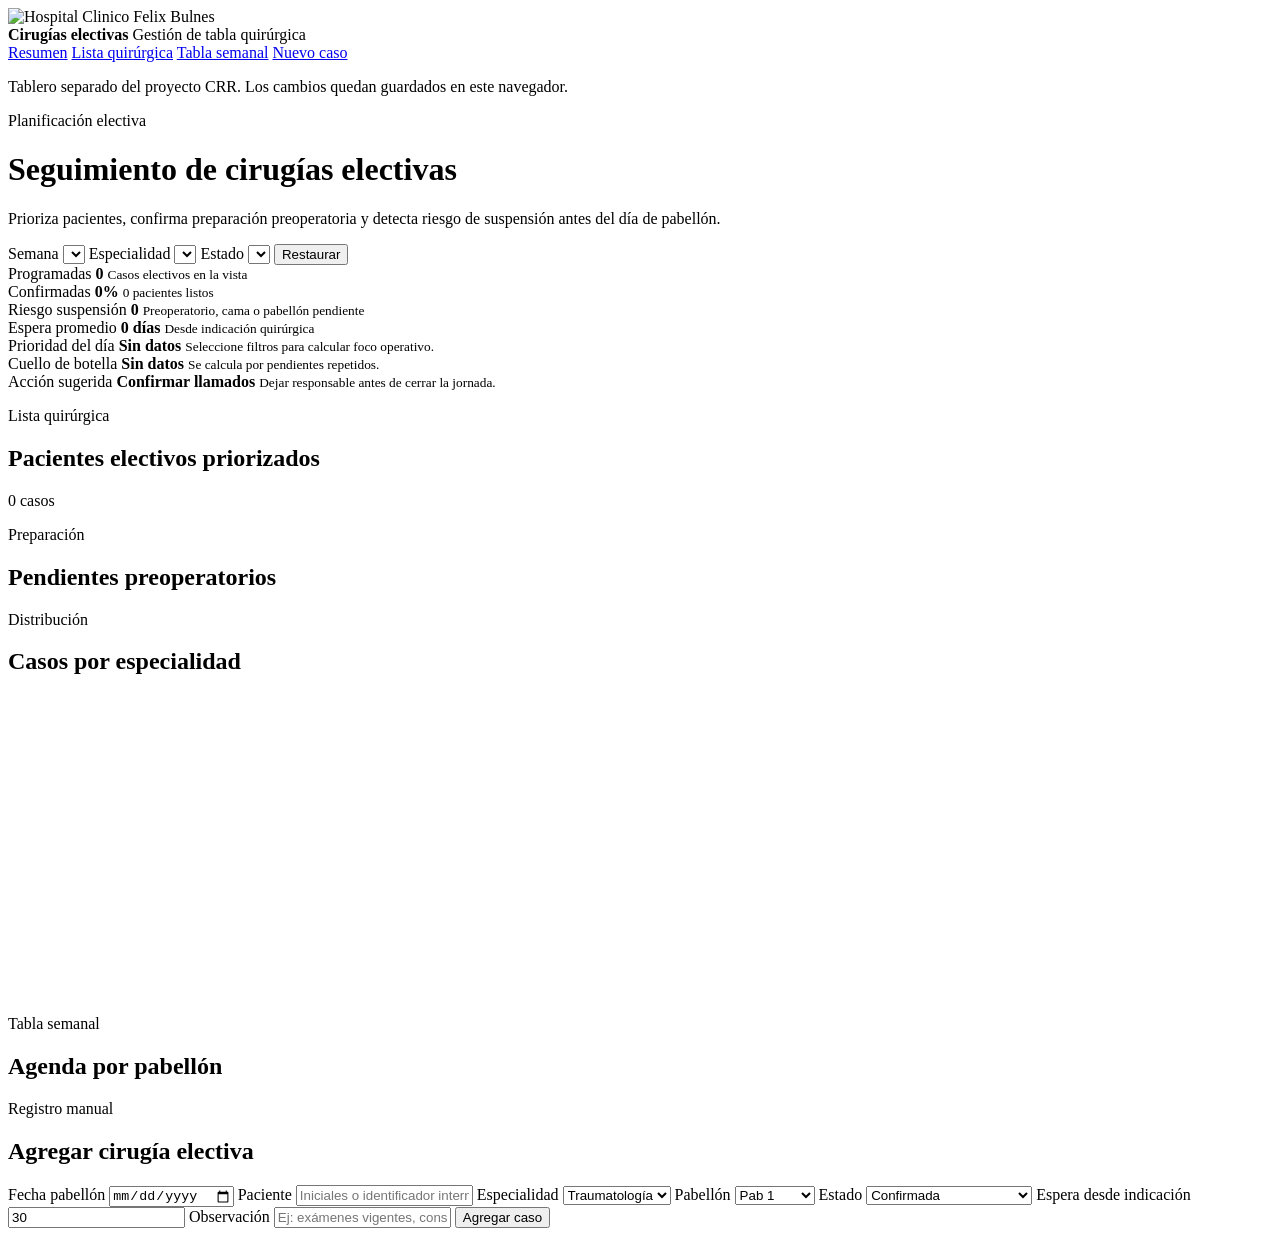
==== index.html @ dad1dfc3 "Add files via upload" ====
<!doctype html>
<html lang="es">
  <head>
    <meta charset="utf-8" />
    <meta name="viewport" content="width=device-width, initial-scale=1" />
    <title>Cirugías electivas</title>
    <link rel="stylesheet" href="./styles.css" />
  </head>
  <body>
    <aside class="sidebar" aria-label="Navegacion principal">
      <div class="brand">
        <img class="hospital-logo" src="../assets/felix-bulnes-logo.png" alt="Hospital Clinico Felix Bulnes" />
        <div>
          <strong>Cirugías electivas</strong>
          <span>Gestión de tabla quirúrgica</span>
        </div>
      </div>
      <nav>
        <a class="active" href="#resumen">Resumen</a>
        <a href="#lista">Lista quirúrgica</a>
        <a href="#tabla">Tabla semanal</a>
        <a href="#registro">Nuevo caso</a>
      </nav>
      <section class="side-note">
        <span class="status-light"></span>
        <p>Tablero separado del proyecto CRR. Los cambios quedan guardados en este navegador.</p>
      </section>
    </aside>

    <main class="app-shell">
      <header class="topbar">
        <div>
          <p class="eyebrow">Planificación electiva</p>
          <h1>Seguimiento de cirugías electivas</h1>
          <p class="lead">Prioriza pacientes, confirma preparación preoperatoria y detecta riesgo de suspensión antes del día de pabellón.</p>
        </div>
        <div class="filters" aria-label="Filtros del tablero">
          <label>
            Semana
            <select id="weekFilter"></select>
          </label>
          <label>
            Especialidad
            <select id="specialtyFilter"></select>
          </label>
          <label>
            Estado
            <select id="statusFilter"></select>
          </label>
          <button id="resetData" type="button">Restaurar</button>
        </div>
      </header>

      <section id="resumen" class="kpi-grid" aria-label="Indicadores principales">
        <article class="metric">
          <span>Programadas</span>
          <strong id="kpiScheduled">0</strong>
          <small>Casos electivos en la vista</small>
        </article>
        <article class="metric ok">
          <span>Confirmadas</span>
          <strong id="kpiConfirmed">0%</strong>
          <small id="confirmedDetail">0 pacientes listos</small>
        </article>
        <article class="metric warning">
          <span>Riesgo suspensión</span>
          <strong id="kpiRisk">0</strong>
          <small>Preoperatorio, cama o pabellón pendiente</small>
        </article>
        <article class="metric">
          <span>Espera promedio</span>
          <strong id="kpiWait">0 días</strong>
          <small>Desde indicación quirúrgica</small>
        </article>
      </section>

      <section class="decision-strip" aria-label="Lectura ejecutiva">
        <article class="decision-card">
          <span>Prioridad del día</span>
          <strong id="priorityTitle">Sin datos</strong>
          <small id="priorityDetail">Seleccione filtros para calcular foco operativo.</small>
        </article>
        <article class="decision-card">
          <span>Cuello de botella</span>
          <strong id="bottleneckTitle">Sin datos</strong>
          <small id="bottleneckDetail">Se calcula por pendientes repetidos.</small>
        </article>
        <article class="decision-card">
          <span>Acción sugerida</span>
          <strong id="suggestedAction">Confirmar llamados</strong>
          <small>Dejar responsable antes de cerrar la jornada.</small>
        </article>
      </section>

      <section class="content-grid">
        <article class="panel wide" id="lista">
          <div class="panel-header">
            <div>
              <p class="eyebrow">Lista quirúrgica</p>
              <h2>Pacientes electivos priorizados</h2>
            </div>
            <span id="caseCount" class="pill">0 casos</span>
          </div>
          <div class="case-list" id="caseList"></div>
        </article>

        <article class="panel">
          <div class="panel-header">
            <div>
              <p class="eyebrow">Preparación</p>
              <h2>Pendientes preoperatorios</h2>
            </div>
          </div>
          <div class="bar-list" id="pendingBars"></div>
        </article>

        <article class="panel">
          <div class="panel-header">
            <div>
              <p class="eyebrow">Distribución</p>
              <h2>Casos por especialidad</h2>
            </div>
          </div>
          <canvas id="specialtyChart" width="540" height="300" aria-label="Grafico de cirugias por especialidad"></canvas>
        </article>
      </section>

      <section id="tabla" class="panel full">
        <div class="panel-header">
          <div>
            <p class="eyebrow">Tabla semanal</p>
            <h2>Agenda por pabellón</h2>
          </div>
        </div>
        <div class="schedule-grid" id="scheduleGrid"></div>
      </section>

      <section id="registro" class="panel full">
        <div class="panel-header">
          <div>
            <p class="eyebrow">Registro manual</p>
            <h2>Agregar cirugía electiva</h2>
          </div>
        </div>
        <form id="caseForm" class="case-form">
          <label>
            Fecha pabellón
            <input name="date" type="date" required />
          </label>
          <label>
            Paciente
            <input name="patient" type="text" placeholder="Iniciales o identificador interno" required />
          </label>
          <label>
            Especialidad
            <select name="specialty" required>
              <option>Traumatología</option>
              <option>Cirugía adulto</option>
              <option>Ginecología</option>
              <option>Urología</option>
              <option>Otorrino</option>
              <option>Oftalmología</option>
            </select>
          </label>
          <label>
            Pabellón
            <select name="room" required>
              <option>Pab 1</option>
              <option>Pab 2</option>
              <option>Pab 3</option>
              <option>Pab 4</option>
              <option>Pab CMA</option>
            </select>
          </label>
          <label>
            Estado
            <select name="status" required>
              <option>Confirmada</option>
              <option>Preoperatorio pendiente</option>
              <option>Cama pendiente</option>
              <option>Paciente no contactado</option>
              <option>Riesgo de suspensión</option>
            </select>
          </label>
          <label>
            Espera desde indicación
            <input name="waitDays" type="number" min="0" step="1" value="30" required />
          </label>
          <label class="span-2">
            Observación
            <input name="note" type="text" placeholder="Ej: exámenes vigentes, consentimiento, insumos, cama" />
          </label>
          <button type="submit">Agregar caso</button>
        </form>
      </section>
    </main>

    <script src="./app.js"></script>
  </body>
</html>
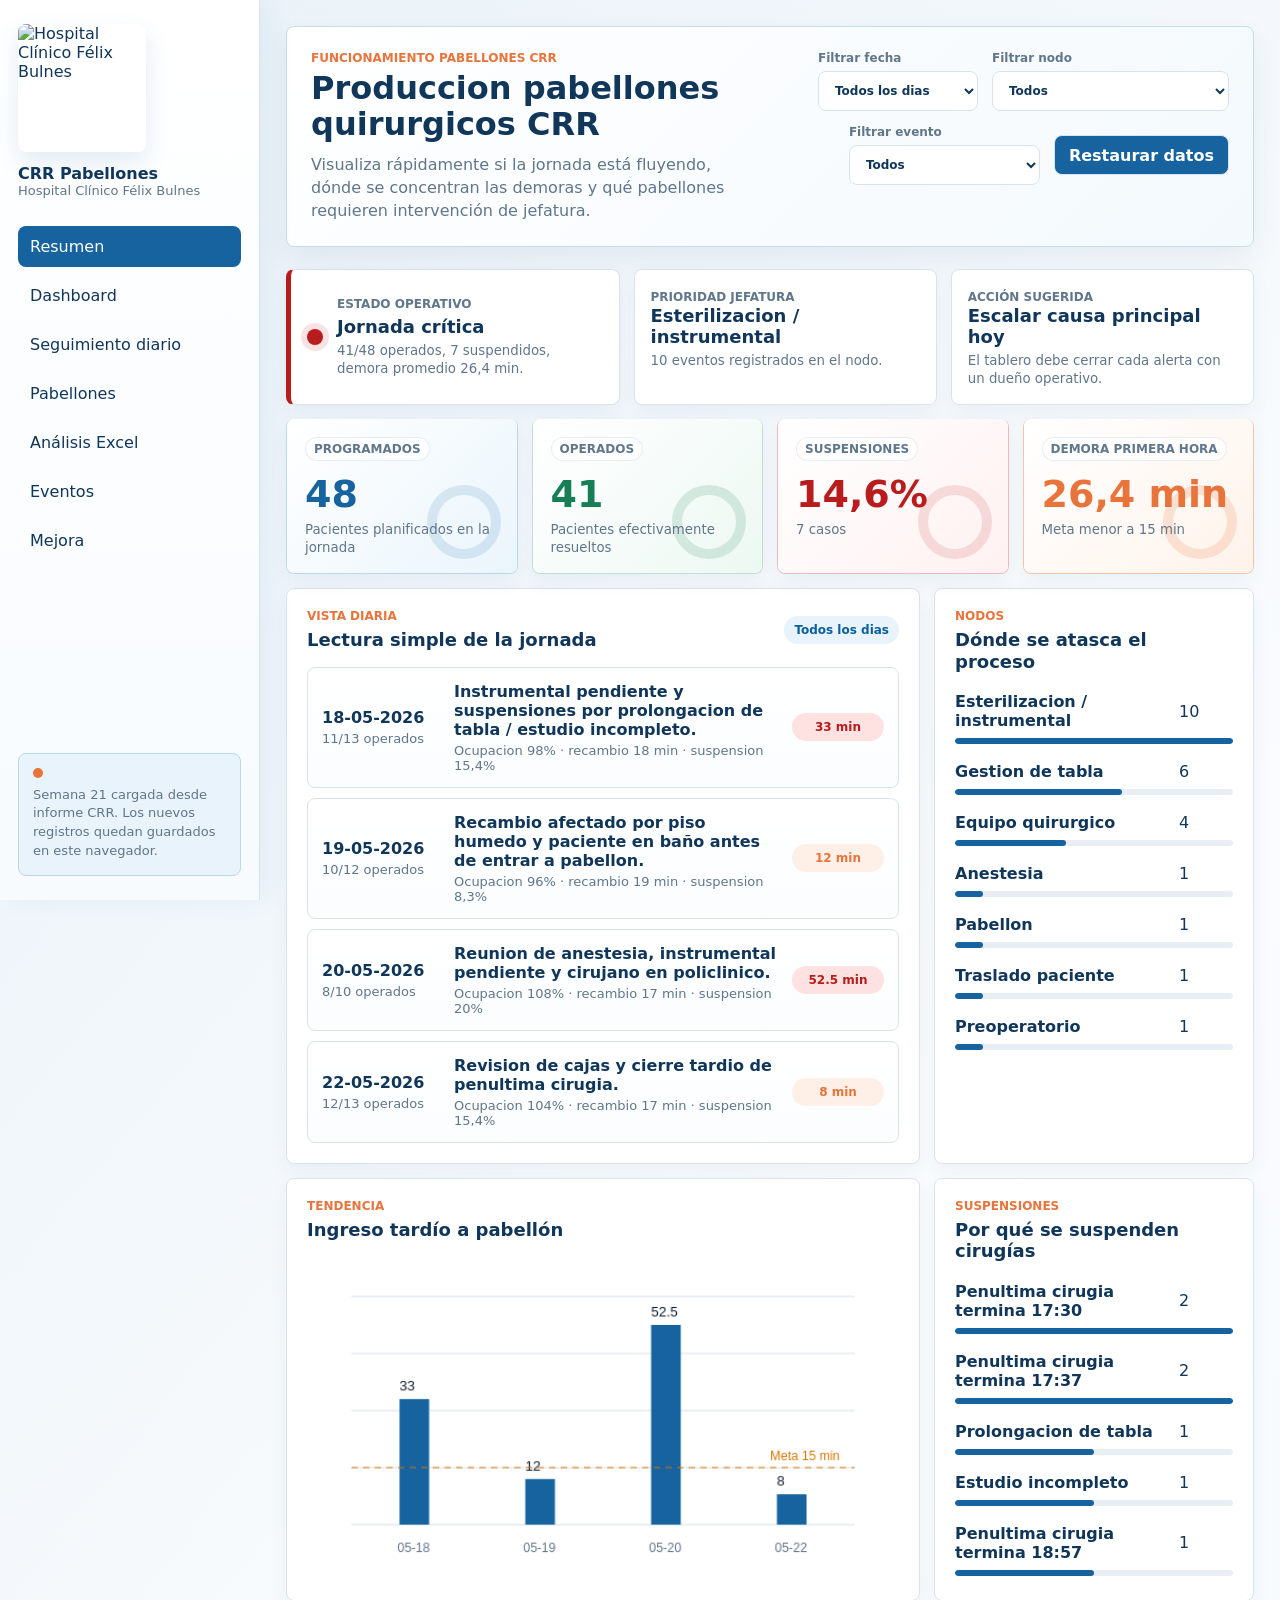
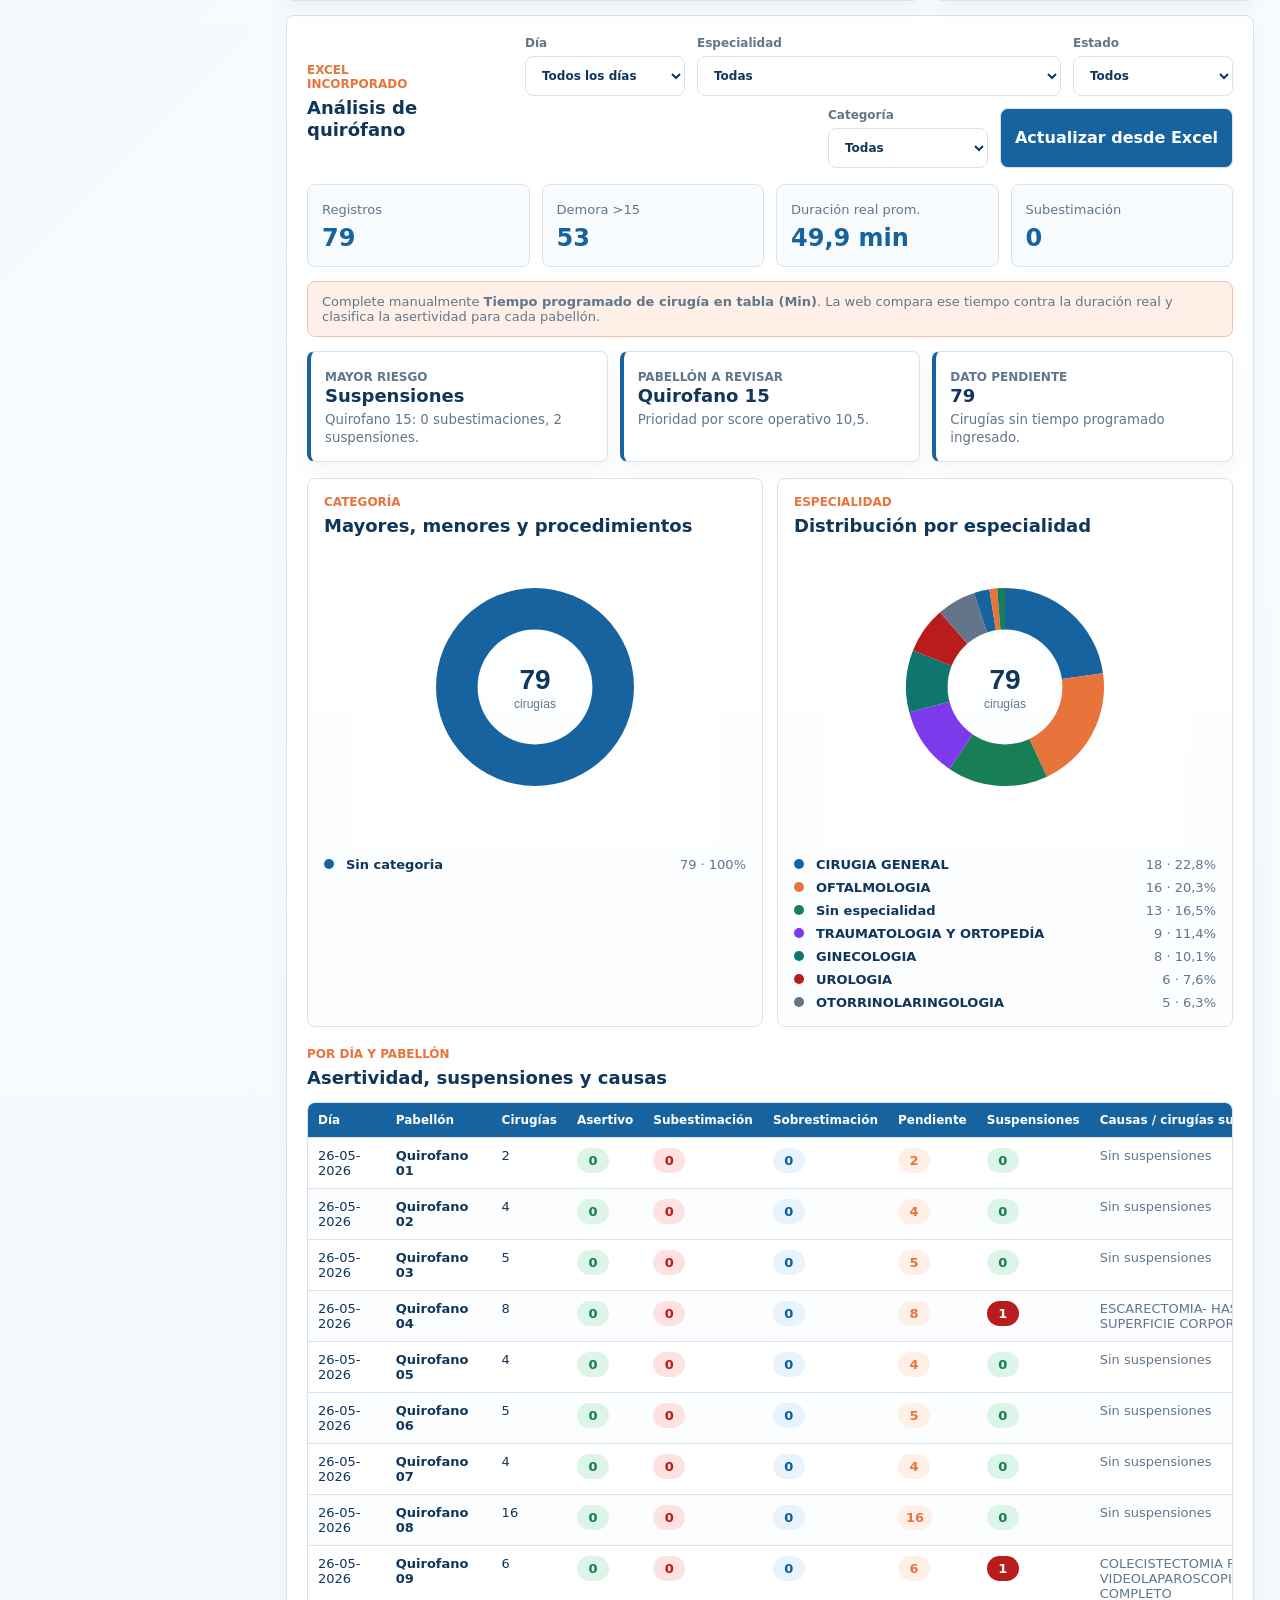
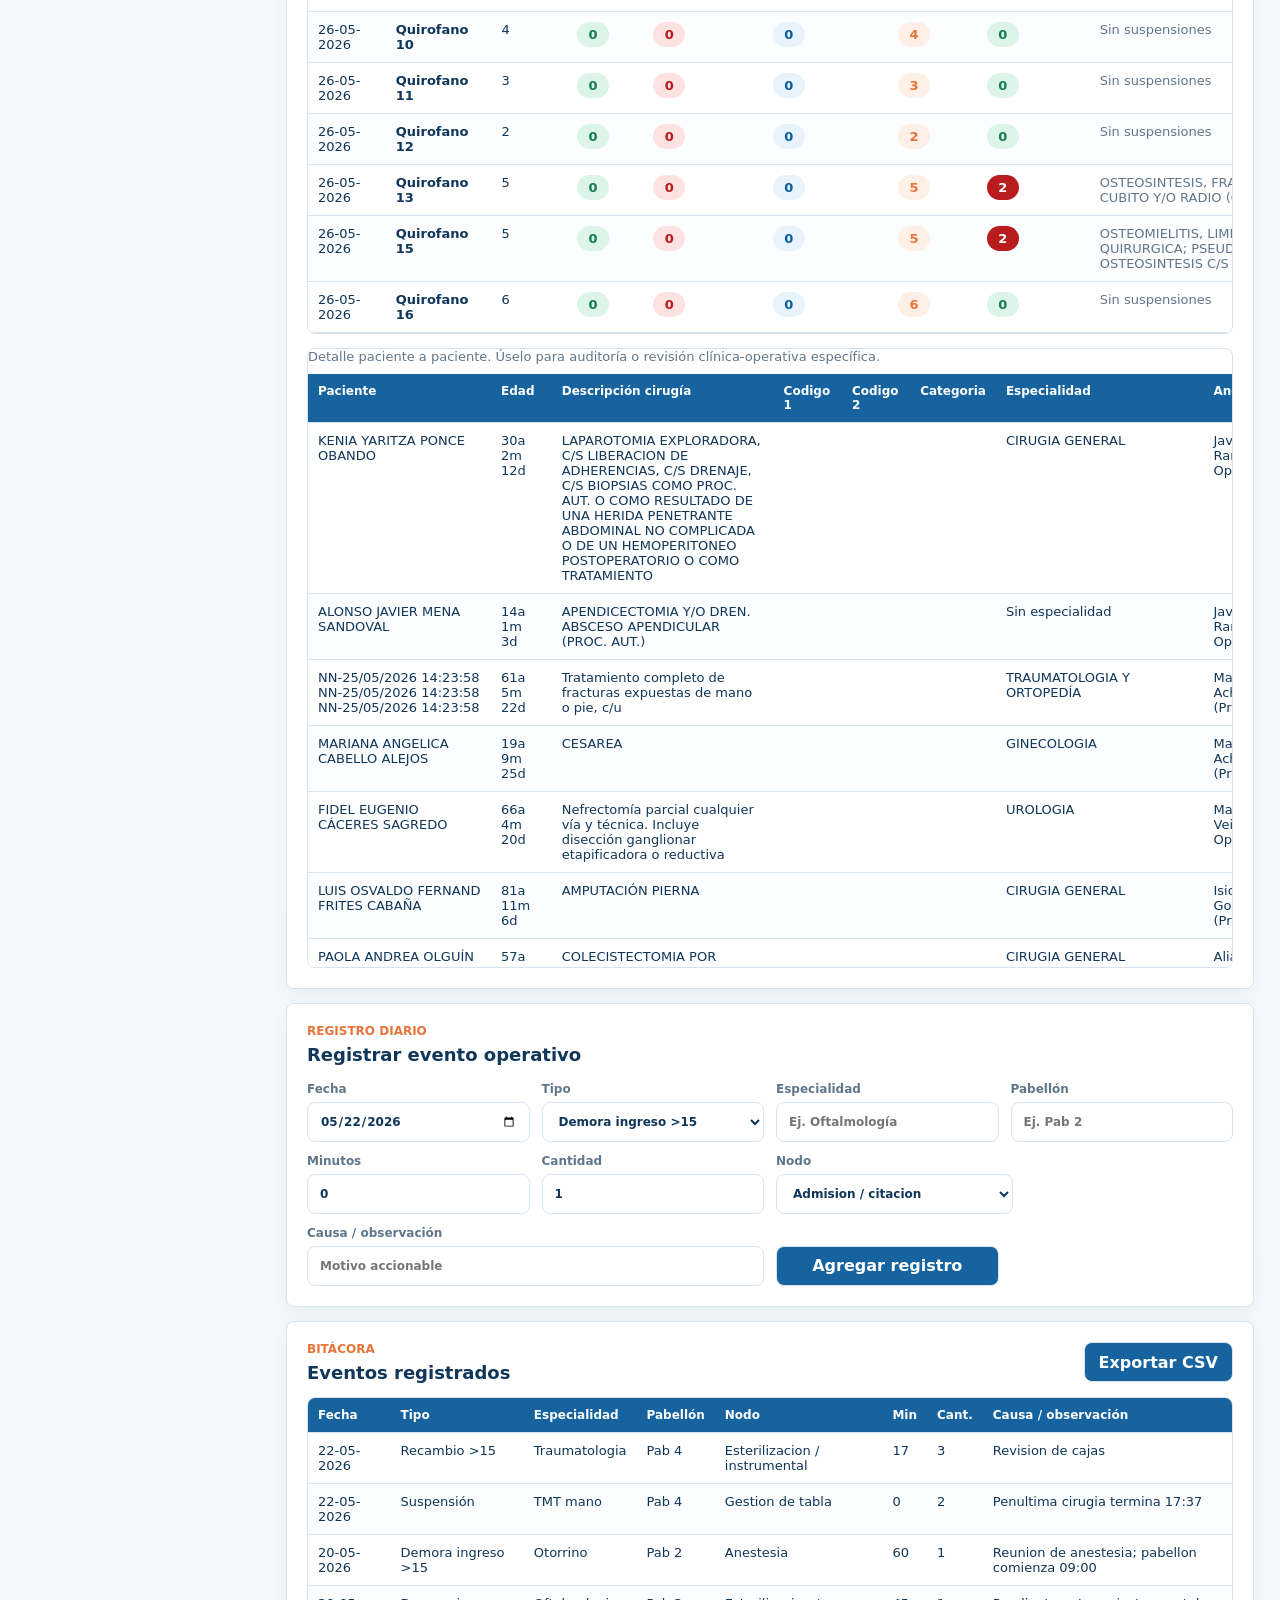
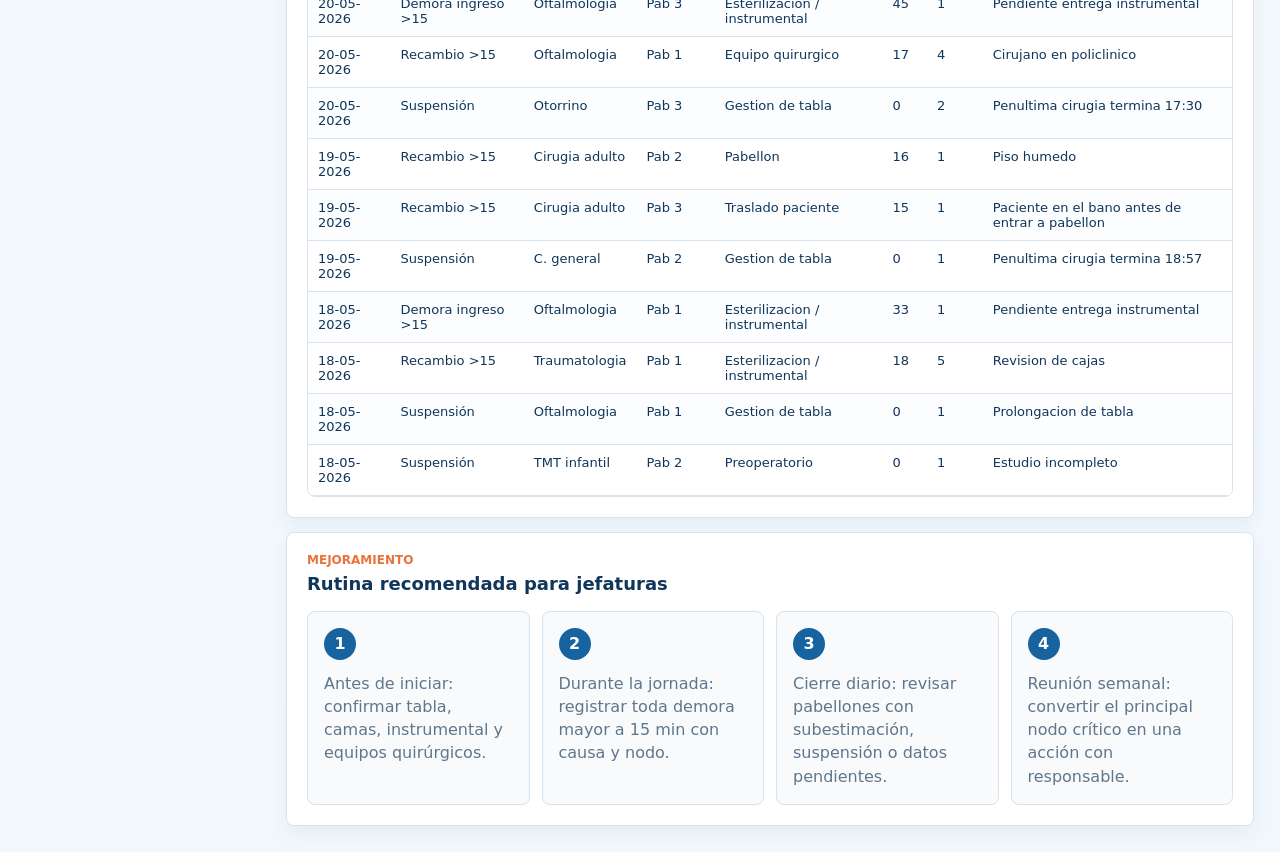
==== commit 6a2706f7: "Add files via upload" ====
--- a/index.html
+++ b/index.html
@@ -3,198 +3,361 @@
   <head>
     <meta charset="utf-8" />
     <meta name="viewport" content="width=device-width, initial-scale=1" />
-    <title>Cirugías electivas</title>
+    <title>Produccion pabellones quirurgicos CRR</title>
     <link rel="stylesheet" href="./styles.css" />
   </head>
   <body>
     <aside class="sidebar" aria-label="Navegacion principal">
       <div class="brand">
-        <img class="hospital-logo" src="../assets/felix-bulnes-logo.png" alt="Hospital Clinico Felix Bulnes" />
+        <img class="hospital-logo" src="./assets/felix-bulnes-logo.png" alt="Hospital Clínico Félix Bulnes" />
         <div>
-          <strong>Cirugías electivas</strong>
-          <span>Gestión de tabla quirúrgica</span>
+          <strong>CRR Pabellones</strong>
+          <span>Hospital Clínico Félix Bulnes</span>
         </div>
       </div>
       <nav>
-        <a class="active" href="#resumen">Resumen</a>
-        <a href="#lista">Lista quirúrgica</a>
-        <a href="#tabla">Tabla semanal</a>
-        <a href="#registro">Nuevo caso</a>
+        <a href="#resumen" class="active">Resumen</a>
+        <a href="./dashboard.html">Dashboard</a>
+        <a href="./seguimiento.html">Seguimiento diario</a>
+        <a href="#pabellones">Pabellones</a>
+        <a href="#quirofano">Análisis Excel</a>
+        <a href="#eventos">Eventos</a>
+        <a href="#mejora">Mejora</a>
       </nav>
-      <section class="side-note">
-        <span class="status-light"></span>
-        <p>Tablero separado del proyecto CRR. Los cambios quedan guardados en este navegador.</p>
-      </section>
+      <div class="status-panel">
+        <span class="dot"></span>
+        <p>Semana 21 cargada desde informe CRR. Los nuevos registros quedan guardados en este navegador.</p>
+      </div>
     </aside>
 
     <main class="app-shell">
       <header class="topbar">
         <div>
-          <p class="eyebrow">Planificación electiva</p>
-          <h1>Seguimiento de cirugías electivas</h1>
-          <p class="lead">Prioriza pacientes, confirma preparación preoperatoria y detecta riesgo de suspensión antes del día de pabellón.</p>
-        </div>
-        <div class="filters" aria-label="Filtros del tablero">
+          <p class="eyebrow">Funcionamiento pabellones CRR</p>
+          <h1>Produccion pabellones quirurgicos CRR</h1>
+          <p class="lead">Visualiza rápidamente si la jornada está fluyendo, dónde se concentran las demoras y qué pabellones requieren intervención de jefatura.</p>
+        </div>
+        <div class="date-controls" aria-label="Filtros del tablero">
           <label>
-            Semana
-            <select id="weekFilter"></select>
+            Filtrar fecha
+            <select id="dateFilter"></select>
           </label>
           <label>
-            Especialidad
-            <select id="specialtyFilter"></select>
+            Filtrar nodo
+            <select id="nodeFilter">
+              <option value="todos">Todos</option>
+            </select>
           </label>
           <label>
-            Estado
-            <select id="statusFilter"></select>
-          </label>
-          <button id="resetData" type="button">Restaurar</button>
+            Filtrar evento
+            <select id="eventTypeFilter">
+              <option value="todos">Todos</option>
+              <option value="Suspensión">Suspensiones</option>
+              <option value="Demora ingreso >15">Retraso primera hora</option>
+              <option value="Recambio >15">Recambio >15</option>
+              <option value="Nodo crítico">Nodo crítico</option>
+            </select>
+          </label>
+          <button id="resetData" type="button">Restaurar datos</button>
         </div>
       </header>
+
+      <section class="decision-strip" aria-label="Lectura ejecutiva">
+        <article class="status-card" id="operationalStatus">
+          <span class="status-dot"></span>
+          <div>
+            <p>Estado operativo</p>
+            <strong id="statusTitle">Sin datos</strong>
+            <small id="statusDetail">Actualice los filtros para ver la lectura del día.</small>
+          </div>
+        </article>
+        <article class="decision-card">
+          <span>Prioridad jefatura</span>
+          <strong id="priorityFocus">Revisar nodos críticos</strong>
+          <small id="priorityDetail">Se calcula con demoras, suspensiones y frecuencia de nodos.</small>
+        </article>
+        <article class="decision-card">
+          <span>Acción sugerida</span>
+          <strong id="suggestedAction">Registrar causa y responsable</strong>
+          <small>El tablero debe cerrar cada alerta con un dueño operativo.</small>
+        </article>
+      </section>
 
       <section id="resumen" class="kpi-grid" aria-label="Indicadores principales">
         <article class="metric">
-          <span>Programadas</span>
-          <strong id="kpiScheduled">0</strong>
-          <small>Casos electivos en la vista</small>
-        </article>
-        <article class="metric ok">
-          <span>Confirmadas</span>
-          <strong id="kpiConfirmed">0%</strong>
-          <small id="confirmedDetail">0 pacientes listos</small>
+          <span>Programados</span>
+          <strong id="kpiProgramados">0</strong>
+          <small>Pacientes planificados en la jornada</small>
+        </article>
+        <article class="metric">
+          <span>Operados</span>
+          <strong id="kpiOperados">0</strong>
+          <small>Pacientes efectivamente resueltos</small>
+        </article>
+        <article class="metric alert">
+          <span>Suspensiones</span>
+          <strong id="kpiSuspensiones">0%</strong>
+          <small id="kpiSuspensionesDetail">0 casos</small>
         </article>
         <article class="metric warning">
-          <span>Riesgo suspensión</span>
-          <strong id="kpiRisk">0</strong>
-          <small>Preoperatorio, cama o pabellón pendiente</small>
-        </article>
-        <article class="metric">
-          <span>Espera promedio</span>
-          <strong id="kpiWait">0 días</strong>
-          <small>Desde indicación quirúrgica</small>
-        </article>
-      </section>
-
-      <section class="decision-strip" aria-label="Lectura ejecutiva">
-        <article class="decision-card">
-          <span>Prioridad del día</span>
-          <strong id="priorityTitle">Sin datos</strong>
-          <small id="priorityDetail">Seleccione filtros para calcular foco operativo.</small>
-        </article>
-        <article class="decision-card">
-          <span>Cuello de botella</span>
-          <strong id="bottleneckTitle">Sin datos</strong>
-          <small id="bottleneckDetail">Se calcula por pendientes repetidos.</small>
-        </article>
-        <article class="decision-card">
-          <span>Acción sugerida</span>
-          <strong id="suggestedAction">Confirmar llamados</strong>
-          <small>Dejar responsable antes de cerrar la jornada.</small>
+          <span>Demora primera hora</span>
+          <strong id="kpiDemora">0 min</strong>
+          <small>Meta menor a 15 min</small>
         </article>
       </section>
 
       <section class="content-grid">
-        <article class="panel wide" id="lista">
+        <article class="panel wide" id="pabellones">
           <div class="panel-header">
-            <div>
-              <p class="eyebrow">Lista quirúrgica</p>
-              <h2>Pacientes electivos priorizados</h2>
-            </div>
-            <span id="caseCount" class="pill">0 casos</span>
-          </div>
-          <div class="case-list" id="caseList"></div>
+          <div>
+            <p class="eyebrow">Vista diaria</p>
+              <h2>Lectura simple de la jornada</h2>
+            </div>
+            <span id="selectedDayLabel" class="pill"></span>
+          </div>
+          <div class="or-list" id="dailyList"></div>
         </article>
 
         <article class="panel">
           <div class="panel-header">
             <div>
-              <p class="eyebrow">Preparación</p>
-              <h2>Pendientes preoperatorios</h2>
-            </div>
-          </div>
-          <div class="bar-list" id="pendingBars"></div>
+              <p class="eyebrow">Nodos</p>
+              <h2>Dónde se atasca el proceso</h2>
+            </div>
+          </div>
+          <div class="node-map" id="nodeMap"></div>
         </article>
 
         <article class="panel">
           <div class="panel-header">
             <div>
-              <p class="eyebrow">Distribución</p>
-              <h2>Casos por especialidad</h2>
-            </div>
-          </div>
-          <canvas id="specialtyChart" width="540" height="300" aria-label="Grafico de cirugias por especialidad"></canvas>
-        </article>
-      </section>
-
-      <section id="tabla" class="panel full">
+              <p class="eyebrow">Tendencia</p>
+              <h2>Ingreso tardío a pabellón</h2>
+            </div>
+          </div>
+          <canvas id="delayChart" width="560" height="300" aria-label="Grafico de demoras por dia"></canvas>
+        </article>
+
+        <article class="panel">
+          <div class="panel-header">
+            <div>
+              <p class="eyebrow">Suspensiones</p>
+              <h2>Por qué se suspenden cirugías</h2>
+            </div>
+          </div>
+          <div class="bar-list" id="suspensionBars"></div>
+        </article>
+      </section>
+
+      <section id="quirofano" class="panel full">
         <div class="panel-header">
           <div>
-            <p class="eyebrow">Tabla semanal</p>
-            <h2>Agenda por pabellón</h2>
-          </div>
-        </div>
-        <div class="schedule-grid" id="scheduleGrid"></div>
-      </section>
-
-      <section id="registro" class="panel full">
+            <p class="eyebrow">Excel incorporado</p>
+            <h2>Análisis de quirófano</h2>
+          </div>
+          <div class="surgery-tools">
+            <label>
+              Día
+              <select id="surgeryDateFilter"></select>
+            </label>
+            <label>
+              Especialidad
+              <select id="surgerySpecialtyFilter"></select>
+            </label>
+            <label>
+              Estado
+              <select id="surgeryStatusFilter"></select>
+            </label>
+            <label>
+              Categoría
+              <select id="surgeryCategoryFilter"></select>
+            </label>
+            <button id="refreshExcelData" type="button">Actualizar desde Excel</button>
+          </div>
+        </div>
+
+        <div class="mini-kpis" aria-label="Resumen quirófano">
+          <div><span>Registros</span><strong id="surgeryTotal">0</strong></div>
+          <div><span>Demora >15</span><strong id="surgeryDelayed">0</strong></div>
+          <div><span>Duración real prom.</span><strong id="surgeryAvgDuration">0 min</strong></div>
+          <div><span>Subestimación</span><strong id="surgeryUnder">0</strong></div>
+        </div>
+
+        <div class="table-help">
+          Complete manualmente <strong>Tiempo programado de cirugía en tabla (Min)</strong>. La web compara ese tiempo contra la duración real y clasifica la asertividad para cada pabellón.
+        </div>
+
+        <div class="leadership-grid" aria-label="Resumen para jefaturas">
+          <article>
+            <span>Mayor riesgo</span>
+            <strong id="leadRisk">Sin datos</strong>
+            <small id="leadRiskDetail">Se actualiza con filtros y tiempos programados.</small>
+          </article>
+          <article>
+            <span>Pabellón a revisar</span>
+            <strong id="leadRoom">Sin datos</strong>
+            <small id="leadRoomDetail">Prioriza subestimaciones y suspensiones.</small>
+          </article>
+          <article>
+            <span>Dato pendiente</span>
+            <strong id="leadPending">0</strong>
+            <small>Cirugías sin tiempo programado ingresado.</small>
+          </article>
+        </div>
+
+        <div class="chart-grid" aria-label="Gráficos de distribución quirúrgica">
+          <article class="chart-card">
+            <div class="panel-header compact">
+              <div>
+                <p class="eyebrow">Categoría</p>
+                <h2>Mayores, menores y procedimientos</h2>
+              </div>
+            </div>
+            <canvas id="categoryDonut" width="360" height="300" aria-label="Grafico circular de categorias quirurgicas"></canvas>
+            <div class="chart-legend" id="categoryLegend"></div>
+          </article>
+          <article class="chart-card">
+            <div class="panel-header compact">
+              <div>
+                <p class="eyebrow">Especialidad</p>
+                <h2>Distribución por especialidad</h2>
+              </div>
+            </div>
+            <canvas id="specialtyDonut" width="360" height="300" aria-label="Grafico circular por especialidad"></canvas>
+            <div class="chart-legend" id="specialtyLegend"></div>
+          </article>
+        </div>
+
+        <div class="room-summary">
+          <div class="panel-header compact">
+            <div>
+              <p class="eyebrow">Por día y pabellón</p>
+              <h2>Asertividad, suspensiones y causas</h2>
+            </div>
+          </div>
+          <div class="table-wrap">
+            <table class="room-summary-table">
+              <thead>
+                <tr>
+                  <th>Día</th>
+                  <th>Pabellón</th>
+                  <th>Cirugías</th>
+                  <th>Asertivo</th>
+                  <th>Subestimación</th>
+                  <th>Sobrestimación</th>
+                  <th>Pendiente</th>
+                  <th>Suspensiones</th>
+                  <th>Causas / cirugías suspendidas</th>
+                </tr>
+              </thead>
+              <tbody id="roomSummaryRows"></tbody>
+            </table>
+          </div>
+        </div>
+
+        <div class="table-wrap surgery-table-wrap">
+          <div class="table-caption">Detalle paciente a paciente. Úselo para auditoría o revisión clínica-operativa específica.</div>
+          <table class="surgery-table">
+            <thead>
+              <tr>
+                <th>Paciente</th>
+                <th>Edad</th>
+                <th>Descripción cirugía</th>
+                <th>Codigo 1</th>
+                <th>Codigo 2</th>
+                <th>Categoria</th>
+                <th>Especialidad</th>
+                <th>Anestesista</th>
+                <th>Cirujano</th>
+                <th>Ingreso</th>
+                <th>Inicio</th>
+                <th>Término</th>
+                <th>Salida</th>
+                <th>Duración real</th>
+                <th>Tiempo programado</th>
+                <th>Diferencia</th>
+                <th>Asertividad</th>
+              </tr>
+            </thead>
+            <tbody id="surgeryRows"></tbody>
+          </table>
+        </div>
+      </section>
+
+      <section id="eventos" class="panel full">
         <div class="panel-header">
           <div>
-            <p class="eyebrow">Registro manual</p>
-            <h2>Agregar cirugía electiva</h2>
-          </div>
-        </div>
-        <form id="caseForm" class="case-form">
-          <label>
-            Fecha pabellón
-            <input name="date" type="date" required />
-          </label>
-          <label>
-            Paciente
-            <input name="patient" type="text" placeholder="Iniciales o identificador interno" required />
-          </label>
-          <label>
-            Especialidad
-            <select name="specialty" required>
-              <option>Traumatología</option>
-              <option>Cirugía adulto</option>
-              <option>Ginecología</option>
-              <option>Urología</option>
-              <option>Otorrino</option>
-              <option>Oftalmología</option>
+            <p class="eyebrow">Registro diario</p>
+            <h2>Registrar evento operativo</h2>
+          </div>
+        </div>
+        <form id="eventForm" class="event-form">
+          <label>Fecha <input name="date" type="date" required /></label>
+          <label>Tipo
+            <select name="type" required>
+              <option>Demora ingreso >15</option>
+              <option>Suspensión</option>
+              <option>Recambio >15</option>
+              <option>Nodo crítico</option>
             </select>
           </label>
-          <label>
-            Pabellón
-            <select name="room" required>
-              <option>Pab 1</option>
-              <option>Pab 2</option>
-              <option>Pab 3</option>
-              <option>Pab 4</option>
-              <option>Pab CMA</option>
-            </select>
-          </label>
-          <label>
-            Estado
-            <select name="status" required>
-              <option>Confirmada</option>
-              <option>Preoperatorio pendiente</option>
-              <option>Cama pendiente</option>
-              <option>Paciente no contactado</option>
-              <option>Riesgo de suspensión</option>
-            </select>
-          </label>
-          <label>
-            Espera desde indicación
-            <input name="waitDays" type="number" min="0" step="1" value="30" required />
-          </label>
-          <label class="span-2">
-            Observación
-            <input name="note" type="text" placeholder="Ej: exámenes vigentes, consentimiento, insumos, cama" />
-          </label>
-          <button type="submit">Agregar caso</button>
+          <label>Especialidad <input name="specialty" placeholder="Ej. Oftalmología" required /></label>
+          <label>Pabellón <input name="room" placeholder="Ej. Pab 2" required /></label>
+          <label>Minutos <input name="minutes" type="number" min="0" step="1" value="0" /></label>
+          <label>Cantidad <input name="count" type="number" min="1" step="1" value="1" required /></label>
+          <label>Nodo
+            <select name="node" required></select>
+          </label>
+          <label class="span-2">Causa / observación <input name="cause" placeholder="Motivo accionable" required /></label>
+          <button type="submit">Agregar registro</button>
         </form>
       </section>
+
+      <section class="panel full">
+        <div class="panel-header">
+          <div>
+            <p class="eyebrow">Bitácora</p>
+            <h2>Eventos registrados</h2>
+          </div>
+          <button id="exportCsv" type="button">Exportar CSV</button>
+        </div>
+        <div class="table-wrap">
+          <table>
+            <thead>
+              <tr>
+                <th>Fecha</th>
+                <th>Tipo</th>
+                <th>Especialidad</th>
+                <th>Pabellón</th>
+                <th>Nodo</th>
+                <th>Min</th>
+                <th>Cant.</th>
+                <th>Causa / observación</th>
+              </tr>
+            </thead>
+            <tbody id="eventRows"></tbody>
+          </table>
+        </div>
+      </section>
+
+      <section id="mejora" class="panel full">
+        <div class="panel-header">
+          <div>
+            <p class="eyebrow">Mejoramiento</p>
+            <h2>Rutina recomendada para jefaturas</h2>
+          </div>
+        </div>
+        <div class="workflow">
+          <div><strong>1</strong><span>Antes de iniciar: confirmar tabla, camas, instrumental y equipos quirúrgicos.</span></div>
+          <div><strong>2</strong><span>Durante la jornada: registrar toda demora mayor a 15 min con causa y nodo.</span></div>
+          <div><strong>3</strong><span>Cierre diario: revisar pabellones con subestimación, suspensión o datos pendientes.</span></div>
+          <div><strong>4</strong><span>Reunión semanal: convertir el principal nodo crítico en una acción con responsable.</span></div>
+        </div>
+      </section>
     </main>
 
+    <script src="https://cdn.jsdelivr.net/npm/xlsx@0.18.5/dist/xlsx.full.min.js"></script>
+    <script src="./surgery-data.js"></script>
     <script src="./app.js"></script>
   </body>
 </html>
--- a/styles.css
+++ b/styles.css
@@ -0,0 +1,924 @@
+:root {
+  color-scheme: light;
+  --ink: #10365a;
+  --muted: #60768b;
+  --line: #d7e3ee;
+  --surface: #f3f8fc;
+  --panel: #ffffff;
+  --navy: #16639f;
+  --teal: #16639f;
+  --blue: #0b5f9f;
+  --amber: #e8743b;
+  --red: #b91c1c;
+  --green: #177e55;
+  --soft-red: #fee2e2;
+  --soft-amber: #fff0e7;
+  --soft-green: #ddf4e9;
+  --soft-blue: #e8f3fb;
+  --shadow: 0 12px 30px rgb(16 54 90 / 7%);
+  --shadow-soft: 0 8px 20px rgb(16 54 90 / 5%);
+  font-family: Inter, ui-sans-serif, system-ui, -apple-system, BlinkMacSystemFont, "Segoe UI", sans-serif;
+}
+
+* {
+  box-sizing: border-box;
+}
+
+html {
+  scroll-behavior: smooth;
+}
+
+body {
+  min-height: 100vh;
+  margin: 0;
+  color: var(--ink);
+  background:
+    linear-gradient(135deg, rgb(22 99 159 / 8%) 0%, transparent 30%),
+    linear-gradient(180deg, #fbfdff 0%, #f1f7fb 100%);
+}
+
+button,
+input,
+select {
+  font: inherit;
+}
+
+.sidebar {
+  position: fixed;
+  inset: 0 auto 0 0;
+  width: 260px;
+  padding: 24px 18px;
+  color: var(--ink);
+  background: linear-gradient(180deg, #ffffff 0%, #f7fbfe 100%);
+  border-right: 1px solid var(--line);
+  box-shadow: 10px 0 26px rgb(22 99 159 / 6%);
+  display: flex;
+  flex-direction: column;
+  gap: 28px;
+}
+
+.brand {
+  display: grid;
+  gap: 12px;
+}
+
+.hospital-logo {
+  display: block;
+  width: 128px;
+  height: 128px;
+  object-fit: contain;
+  border-radius: 8px;
+  background: #fff;
+  box-shadow: 0 10px 24px rgb(22 99 159 / 12%);
+}
+
+.brand strong,
+.brand span {
+  display: block;
+}
+
+.brand span {
+  color: var(--muted);
+  font-size: 13px;
+}
+
+nav {
+  display: grid;
+  gap: 8px;
+}
+
+nav a {
+  color: var(--ink);
+  text-decoration: none;
+  padding: 11px 12px;
+  border-radius: 8px;
+}
+
+nav a.active,
+nav a:hover {
+  color: #fff;
+  background: var(--navy);
+}
+
+.status-panel {
+  margin-top: auto;
+  padding: 14px;
+  border: 1px solid #b9d7ed;
+  border-radius: 8px;
+  background: var(--soft-blue);
+  font-size: 13px;
+  line-height: 1.45;
+}
+
+.status-panel p {
+  margin: 8px 0 0;
+  color: var(--muted);
+}
+
+.dot {
+  display: block;
+  width: 10px;
+  height: 10px;
+  border-radius: 50%;
+  background: var(--amber);
+}
+
+.app-shell {
+  margin-left: 260px;
+  padding: 26px;
+}
+
+.topbar {
+  display: flex;
+  justify-content: space-between;
+  gap: 24px;
+  align-items: flex-start;
+  margin-bottom: 22px;
+  padding: 24px;
+  border: 1px solid #c8ddeb;
+  border-radius: 8px;
+  background:
+    linear-gradient(135deg, #ffffff 0%, #f3f9fd 100%);
+  box-shadow: var(--shadow);
+}
+
+.eyebrow {
+  margin: 0 0 6px;
+  color: var(--amber);
+  font-size: 12px;
+  font-weight: 800;
+  letter-spacing: 0;
+  text-transform: uppercase;
+}
+
+h1,
+h2 {
+  margin: 0;
+  letter-spacing: 0;
+}
+
+h1 {
+  max-width: 820px;
+  font-size: 32px;
+  line-height: 1.12;
+}
+
+.lead {
+  max-width: 760px;
+  margin: 10px 0 0;
+  color: var(--muted);
+  font-size: 16px;
+  line-height: 1.45;
+}
+
+h2 {
+  font-size: 18px;
+}
+
+.date-controls,
+.panel-header {
+  display: flex;
+  align-items: center;
+  justify-content: space-between;
+  gap: 14px;
+}
+
+.date-controls {
+  flex-wrap: wrap;
+  justify-content: flex-end;
+  min-width: 330px;
+}
+
+.decision-strip {
+  display: grid;
+  grid-template-columns: 1.1fr 1fr 1fr;
+  gap: 14px;
+  margin-bottom: 14px;
+}
+
+.status-card,
+.decision-card,
+.leadership-grid article {
+  border: 1px solid var(--line);
+  border-radius: 8px;
+  background: #ffffff;
+  box-shadow: var(--shadow-soft);
+}
+
+.status-card {
+  display: flex;
+  gap: 14px;
+  align-items: center;
+  padding: 16px;
+  border-left: 5px solid var(--navy);
+}
+
+.status-card p,
+.decision-card span,
+.leadership-grid span {
+  margin: 0 0 5px;
+  color: var(--muted);
+  font-size: 12px;
+  font-weight: 800;
+  text-transform: uppercase;
+}
+
+.status-card strong,
+.decision-card strong,
+.leadership-grid strong {
+  display: block;
+  color: var(--ink);
+  font-size: 18px;
+}
+
+.status-card small,
+.decision-card small,
+.leadership-grid small {
+  display: block;
+  margin-top: 5px;
+  color: var(--muted);
+  line-height: 1.35;
+}
+
+.status-dot {
+  width: 16px;
+  height: 16px;
+  flex: 0 0 auto;
+  border-radius: 50%;
+  background: var(--green);
+  box-shadow: 0 0 0 6px rgb(23 126 85 / 12%);
+}
+
+.status-card.warning {
+  border-left-color: var(--amber);
+}
+
+.status-card.warning .status-dot {
+  background: var(--amber);
+  box-shadow: 0 0 0 6px rgb(232 116 59 / 14%);
+}
+
+.status-card.critical {
+  border-left-color: var(--red);
+}
+
+.status-card.critical .status-dot {
+  background: var(--red);
+  box-shadow: 0 0 0 6px rgb(185 28 28 / 12%);
+}
+
+.decision-card {
+  padding: 16px;
+}
+
+label {
+  display: grid;
+  gap: 6px;
+  color: var(--muted);
+  font-size: 12px;
+  font-weight: 700;
+}
+
+select,
+input,
+button {
+  min-height: 40px;
+  border: 1px solid var(--line);
+  border-radius: 8px;
+  background: #fff;
+  color: var(--ink);
+}
+
+select,
+input {
+  padding: 0 12px;
+}
+
+.date-controls select,
+.surgery-tools select {
+  min-width: 160px;
+}
+
+button {
+  cursor: pointer;
+  padding: 0 14px;
+  font-weight: 800;
+  color: #fff;
+  background: var(--navy);
+}
+
+button:hover {
+  background: #0b5f9f;
+}
+
+.kpi-grid {
+  display: grid;
+  grid-template-columns: repeat(4, minmax(0, 1fr));
+  gap: 14px;
+  margin-bottom: 14px;
+}
+
+.metric,
+.panel {
+  border: 1px solid var(--line);
+  border-radius: 8px;
+  background: var(--panel);
+  box-shadow: var(--shadow-soft);
+}
+
+.metric {
+  position: relative;
+  overflow: hidden;
+  min-height: 142px;
+  padding: 18px 18px 16px;
+  border-top: 0;
+  isolation: isolate;
+}
+
+.metric::before {
+  position: absolute;
+  inset: 0;
+  z-index: -2;
+  content: "";
+  background: linear-gradient(135deg, #ffffff 0%, #f4f9fd 100%);
+}
+
+.metric::after {
+  position: absolute;
+  right: 16px;
+  bottom: 14px;
+  z-index: -1;
+  width: 54px;
+  height: 54px;
+  border: 10px solid rgb(22 99 159 / 13%);
+  border-radius: 50%;
+  content: "";
+}
+
+.metric:nth-child(1) {
+  border-color: #b9d7ed;
+}
+
+.metric:nth-child(1)::before {
+  background: linear-gradient(135deg, #ffffff 0%, #eaf5fc 100%);
+}
+
+.metric:nth-child(1) strong {
+  color: var(--navy);
+}
+
+.metric:nth-child(2) {
+  border-color: #bfdfd1;
+}
+
+.metric:nth-child(2)::before {
+  background: linear-gradient(135deg, #ffffff 0%, #edf8f3 100%);
+}
+
+.metric:nth-child(2)::after {
+  border-color: rgb(23 126 85 / 15%);
+}
+
+.metric:nth-child(2) strong {
+  color: var(--green);
+}
+
+.metric.warning {
+  border-color: #f2c5ab;
+}
+
+.metric.warning::before {
+  background: linear-gradient(135deg, #ffffff 0%, #fff3eb 100%);
+}
+
+.metric.warning::after {
+  border-color: rgb(232 116 59 / 18%);
+}
+
+.metric.warning strong {
+  color: var(--amber);
+}
+
+.metric.alert {
+  border-color: #efb9b9;
+}
+
+.metric.alert::before {
+  background: linear-gradient(135deg, #ffffff 0%, #fff1f1 100%);
+}
+
+.metric.alert::after {
+  border-color: rgb(185 28 28 / 13%);
+}
+
+.metric.alert strong {
+  color: var(--red);
+}
+
+.metric span,
+.metric small {
+  display: block;
+  color: var(--muted);
+}
+
+.metric span {
+  width: fit-content;
+  padding: 5px 9px;
+  border-radius: 999px;
+  background: rgb(255 255 255 / 78%);
+  box-shadow: inset 0 0 0 1px rgb(22 99 159 / 10%);
+  font-size: 12px;
+  font-weight: 900;
+  text-transform: uppercase;
+}
+
+.metric strong {
+  display: block;
+  margin: 14px 0 8px;
+  font-size: 38px;
+  line-height: 1;
+}
+
+.metric small {
+  max-width: 220px;
+  line-height: 1.35;
+}
+
+.content-grid {
+  display: grid;
+  grid-template-columns: minmax(0, 1.35fr) minmax(320px, 0.65fr);
+  gap: 14px;
+}
+
+.panel {
+  padding: 20px;
+}
+
+.panel-header h2 {
+  line-height: 1.2;
+}
+
+.panel.full {
+  margin-top: 14px;
+}
+
+.panel.wide {
+  min-height: 360px;
+}
+
+.pill {
+  white-space: nowrap;
+  border-radius: 999px;
+  padding: 7px 10px;
+  color: var(--blue);
+  background: var(--soft-blue);
+  font-size: 12px;
+  font-weight: 800;
+}
+
+.or-list,
+.node-map,
+.bar-list {
+  display: grid;
+  gap: 10px;
+  margin-top: 16px;
+}
+
+.day-card {
+  display: grid;
+  grid-template-columns: 120px 1fr 92px;
+  gap: 12px;
+  align-items: center;
+  padding: 14px;
+  border: 1px solid var(--line);
+  border-radius: 8px;
+  background: linear-gradient(180deg, #ffffff 0%, #fbfdff 100%);
+}
+
+.day-card strong {
+  display: block;
+}
+
+.day-card p {
+  margin: 4px 0 0;
+  color: var(--muted);
+  font-size: 13px;
+}
+
+.badge {
+  display: inline-flex;
+  justify-content: center;
+  border-radius: 999px;
+  padding: 7px 10px;
+  color: var(--green);
+  background: var(--soft-green);
+  font-size: 12px;
+  font-weight: 800;
+}
+
+.badge.warn {
+  color: var(--amber);
+  background: var(--soft-amber);
+}
+
+.badge.bad {
+  color: var(--red);
+  background: var(--soft-red);
+}
+
+.node-row,
+.bar-row {
+  display: grid;
+  grid-template-columns: minmax(100px, 1fr) 54px;
+  gap: 8px 10px;
+  align-items: center;
+  padding: 4px 0;
+}
+
+.track {
+  grid-column: 1 / -1;
+  height: 6px;
+  overflow: hidden;
+  border-radius: 999px;
+  background: #e8eef4;
+}
+
+.fill {
+  height: 100%;
+  border-radius: inherit;
+  background: var(--blue);
+}
+
+.fill.blue {
+  background: var(--navy);
+}
+
+.fill.red {
+  background: var(--red);
+}
+
+.fill.amber {
+  background: var(--amber);
+}
+
+canvas {
+  width: 100%;
+  height: auto;
+  margin-top: 12px;
+}
+
+.event-form {
+  display: grid;
+  grid-template-columns: repeat(4, minmax(0, 1fr));
+  gap: 12px;
+  margin-top: 16px;
+}
+
+.surgery-tools {
+  display: flex;
+  flex-wrap: wrap;
+  gap: 12px;
+  justify-content: flex-end;
+}
+
+.mini-kpis {
+  display: grid;
+  grid-template-columns: repeat(4, minmax(0, 1fr));
+  gap: 12px;
+  margin-top: 16px;
+}
+
+.mini-kpis div {
+  padding: 14px;
+  border: 1px solid var(--line);
+  border-radius: 8px;
+  background: #f8fbfd;
+}
+
+.mini-kpis span,
+.table-help {
+  color: var(--muted);
+  font-size: 13px;
+}
+
+.mini-kpis strong {
+  display: block;
+  margin-top: 6px;
+  color: var(--navy);
+  font-size: 24px;
+}
+
+.table-help {
+  margin-top: 14px;
+  padding: 12px 14px;
+  border: 1px solid #f1c4a9;
+  border-radius: 8px;
+  background: var(--soft-amber);
+}
+
+.leadership-grid {
+  display: grid;
+  grid-template-columns: repeat(3, minmax(0, 1fr));
+  gap: 12px;
+  margin-top: 14px;
+}
+
+.leadership-grid article {
+  padding: 14px;
+  border-left: 4px solid var(--navy);
+}
+
+.chart-grid {
+  display: grid;
+  grid-template-columns: repeat(2, minmax(0, 1fr));
+  gap: 14px;
+  margin-top: 16px;
+}
+
+.chart-card {
+  min-width: 0;
+  padding: 16px;
+  border: 1px solid var(--line);
+  border-radius: 8px;
+  background: linear-gradient(180deg, #ffffff 0%, #fbfdff 100%);
+  box-shadow: inset 0 1px 0 rgb(255 255 255 / 70%);
+}
+
+.chart-card canvas {
+  display: block;
+  max-width: 360px;
+  margin: 8px auto 4px;
+}
+
+.chart-legend {
+  display: grid;
+  gap: 8px;
+  margin-top: 10px;
+}
+
+.legend-row {
+  display: grid;
+  grid-template-columns: 14px minmax(0, 1fr) auto;
+  gap: 8px;
+  align-items: center;
+  color: var(--muted);
+  font-size: 13px;
+}
+
+.legend-row strong {
+  overflow: hidden;
+  color: var(--ink);
+  text-overflow: ellipsis;
+  white-space: nowrap;
+}
+
+.legend-dot {
+  width: 10px;
+  height: 10px;
+  border-radius: 999px;
+}
+
+.legend-empty {
+  color: var(--muted);
+  font-size: 13px;
+}
+
+.room-summary {
+  margin-top: 16px;
+  padding-top: 4px;
+}
+
+.panel-header.compact {
+  margin-bottom: 10px;
+}
+
+.room-summary-table {
+  min-width: 1060px;
+}
+
+.room-summary-table td:nth-child(9) {
+  max-width: 360px;
+  color: var(--muted);
+}
+
+.count-badge {
+  display: inline-flex;
+  min-width: 32px;
+  justify-content: center;
+  border-radius: 999px;
+  padding: 5px 8px;
+  font-weight: 800;
+}
+
+.count-badge.ok {
+  color: var(--green);
+  background: var(--soft-green);
+}
+
+.count-badge.sub {
+  color: var(--red);
+  background: var(--soft-red);
+}
+
+.count-badge.sobre {
+  color: var(--blue);
+  background: var(--soft-blue);
+}
+
+.count-badge.pending {
+  color: var(--amber);
+  background: var(--soft-amber);
+}
+
+.count-badge.susp {
+  color: #fff;
+  background: var(--red);
+}
+
+.surgery-table-wrap {
+  max-height: 620px;
+}
+
+.table-caption {
+  position: sticky;
+  left: 0;
+  margin: 0 0 10px;
+  color: var(--muted);
+  font-size: 13px;
+}
+
+.surgery-table {
+  min-width: 1840px;
+}
+
+.surgery-table td:nth-child(3),
+.surgery-table td:nth-child(8),
+.surgery-table td:nth-child(9) {
+  max-width: 280px;
+}
+
+.programmed-input {
+  width: 92px;
+  min-height: 34px;
+  border-color: #e8743b;
+  background: #fff8f3;
+}
+
+.asertividad {
+  display: inline-flex;
+  white-space: nowrap;
+  border-radius: 999px;
+  padding: 6px 9px;
+  font-size: 12px;
+  font-weight: 800;
+}
+
+.asertividad.sub {
+  color: var(--red);
+  background: var(--soft-red);
+}
+
+.asertividad.ok {
+  color: var(--green);
+  background: var(--soft-green);
+}
+
+.asertividad.sobre {
+  color: var(--blue);
+  background: var(--soft-blue);
+}
+
+.event-form .span-2 {
+  grid-column: span 2;
+}
+
+.event-form button {
+  align-self: end;
+}
+
+.table-wrap {
+  overflow: auto;
+  margin-top: 14px;
+  border: 1px solid var(--line);
+  border-radius: 8px;
+  background: #fff;
+}
+
+table {
+  width: 100%;
+  border-collapse: collapse;
+  min-width: 880px;
+  font-size: 13px;
+}
+
+th,
+td {
+  padding: 10px;
+  border-bottom: 1px solid var(--line);
+  text-align: left;
+  vertical-align: top;
+}
+
+th {
+  color: #fff;
+  background: var(--navy);
+  font-size: 12px;
+}
+
+td {
+  background: #fff;
+}
+
+tbody tr:nth-child(even) td {
+  background: #fbfdff;
+}
+
+.workflow {
+  display: grid;
+  grid-template-columns: repeat(4, minmax(0, 1fr));
+  gap: 12px;
+  margin-top: 16px;
+}
+
+.workflow div {
+  min-height: 120px;
+  padding: 16px;
+  border: 1px solid var(--line);
+  border-radius: 8px;
+  background: #f8fafc;
+}
+
+.workflow strong {
+  display: grid;
+  width: 32px;
+  height: 32px;
+  margin-bottom: 12px;
+  place-items: center;
+  border-radius: 50%;
+  color: #fff;
+  background: var(--navy);
+}
+
+.workflow span {
+  color: var(--muted);
+  line-height: 1.45;
+}
+
+@media (max-width: 1100px) {
+  .sidebar {
+    position: static;
+    width: auto;
+  }
+
+  .app-shell {
+    margin-left: 0;
+  }
+
+  .topbar,
+  .content-grid {
+    grid-template-columns: 1fr;
+    display: grid;
+  }
+
+  .date-controls {
+    justify-content: start;
+  }
+
+  .kpi-grid,
+  .mini-kpis,
+  .decision-strip,
+  .leadership-grid,
+  .chart-grid,
+  .event-form,
+  .workflow {
+    grid-template-columns: repeat(2, minmax(0, 1fr));
+  }
+}
+
+@media (max-width: 680px) {
+  .app-shell {
+    padding: 16px;
+  }
+
+  h1 {
+    font-size: 25px;
+  }
+
+  .kpi-grid,
+  .mini-kpis,
+  .decision-strip,
+  .leadership-grid,
+  .chart-grid,
+  .event-form,
+  .workflow {
+    grid-template-columns: 1fr;
+  }
+
+  .event-form .span-2 {
+    grid-column: auto;
+  }
+
+  .day-card {
+    grid-template-columns: 1fr;
+  }
+}
